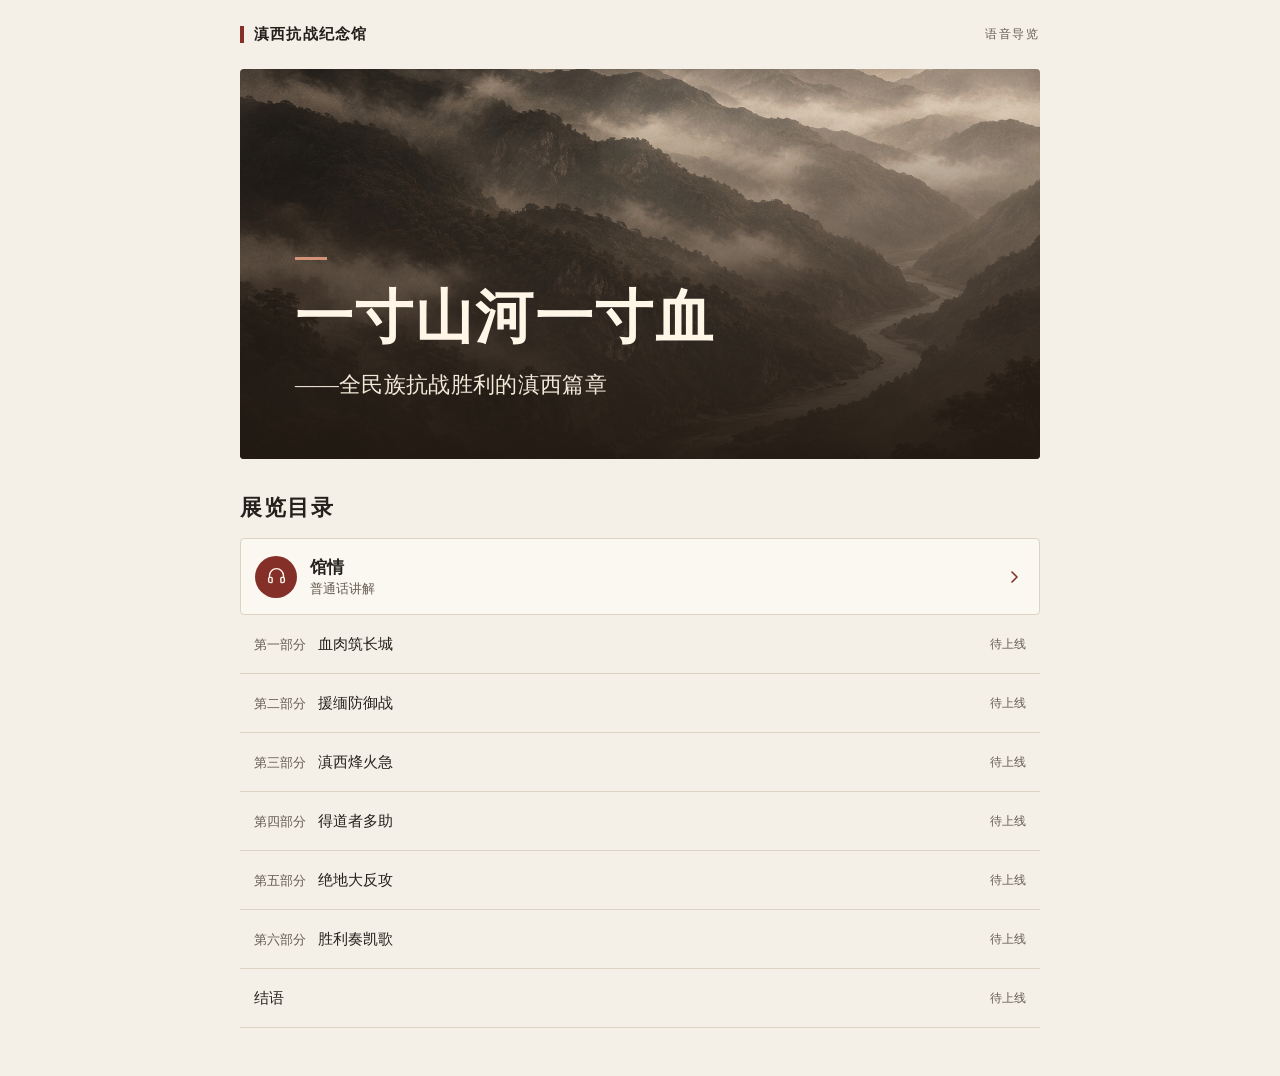
==== index.html @ 3a49fde7 "Add files via upload" ====
<!doctype html>
<html lang="zh-CN">
<head>
  <meta charset="utf-8">
  <meta name="viewport" content="width=device-width, initial-scale=1">
  <meta name="theme-color" content="#f4f0e8">
  <meta name="description" content="滇西抗战纪念馆展览语音导览，提供普通话讲解与简体中文讲解词。">
  <title>一寸山河一寸血——全民族抗战胜利的滇西篇章</title>
  <link rel="stylesheet" href="./styles.css">
</head>
<body>
  <div class="site-shell">
    <header class="masthead">
      <span class="museum-name">滇西抗战纪念馆</span>
      <span class="guide-label">语音导览</span>
    </header>
    <main>
      <section class="cover">
        <div class="cover-content">
          <h1><span class="cover-title">一寸山河一寸血</span><span class="cover-subtitle">——全民族抗战胜利的滇西篇章</span></h1>
        </div>
      </section>
      <nav class="chapter-nav" aria-labelledby="chapter-heading">
        <h2 id="chapter-heading">展览目录</h2>
        <ul class="chapter-list">
          <li>
            <a class="chapter chapter-open" href="./guanqing.html">
              <span class="chapter-icon" aria-hidden="true">
                <svg viewBox="0 0 24 24" width="21" height="21" fill="none" stroke="currentColor" stroke-width="1.6" stroke-linecap="round" stroke-linejoin="round"><path d="M4 13v-2a8 8 0 0 1 16 0v2M4 13h2a1 1 0 0 1 1 1v4a1 1 0 0 1-1 1H5a2 2 0 0 1-2-2v-2a2 2 0 0 1 1-2Zm16 0h-2a1 1 0 0 0-1 1v4a1 1 0 0 0 1 1h1a2 2 0 0 0 2-2v-2a2 2 0 0 0-1-2Z"/></svg>
              </span>
              <span class="chapter-info"><strong>馆情</strong><span>普通话讲解</span></span>
              <svg class="chapter-arrow" viewBox="0 0 16 16" width="16" height="16" fill="none" stroke="currentColor" stroke-width="1.6" stroke-linecap="round" stroke-linejoin="round" aria-hidden="true"><path d="m6 3 5 5-5 5"/></svg>
            </a>
          </li>
          <li class="chapter chapter-pending"><span><small>第一部分</small> 血肉筑长城</span><span class="chapter-status">待上线</span></li>
          <li class="chapter chapter-pending"><span><small>第二部分</small> 援缅防御战</span><span class="chapter-status">待上线</span></li>
          <li class="chapter chapter-pending"><span><small>第三部分</small> 滇西烽火急</span><span class="chapter-status">待上线</span></li>
          <li class="chapter chapter-pending"><span><small>第四部分</small> 得道者多助</span><span class="chapter-status">待上线</span></li>
          <li class="chapter chapter-pending"><span><small>第五部分</small> 绝地大反攻</span><span class="chapter-status">待上线</span></li>
          <li class="chapter chapter-pending"><span><small>第六部分</small> 胜利奏凯歌</span><span class="chapter-status">待上线</span></li>
          <li class="chapter chapter-pending"><span>结语</span><span class="chapter-status">待上线</span></li>
        </ul>
      </nav>
    </main>
  </div>
</body>
</html>
---- styles.css ----
:root {
  color-scheme: light;
  --paper: #f4f0e8;
  --card: #fbf8f2;
  --ink: #25201c;
  --muted: #665c52;
  --accent: #842f27;
  --line: #dcd3c5;
  --serif: "Songti SC", "Noto Serif CJK SC", "Source Han Serif SC", STSong, SimSun, serif;
  --sans: system-ui, "PingFang SC", "Microsoft YaHei", sans-serif;
}

*, *::before, *::after { box-sizing: border-box; }
[hidden] { display: none !important; }
body { margin: 0; background: var(--paper); color: var(--ink); font-family: var(--sans); }
a { color: inherit; }
button, input { font: inherit; }
:focus-visible { outline: 2px solid var(--accent); outline-offset: 4px; }
.site-shell { width: min(100% - 48px, 800px); margin-inline: auto; padding-bottom: 48px; }
.masthead { min-height: 69px; display: flex; align-items: center; justify-content: space-between; gap: 12px; }
.museum-name { display: inline-flex; align-items: center; gap: 10px; font-size: .96rem; font-weight: 650; letter-spacing: .08em; }
.museum-name::before { content: ""; width: 4px; height: 17px; background: var(--accent); }
.guide-label { color: var(--muted); font-size: .78rem; letter-spacing: .14em; white-space: nowrap; }

.cover {
  min-height: clamp(285px, 49vw, 390px);
  isolation: isolate;
  position: relative;
  overflow: hidden;
  display: flex;
  align-items: end;
  color: #fff6e8;
  background: #372d25 url("./assets/dianxi-ridges.jpg") center 55% / cover no-repeat;
  border-radius: 4px;
}
.cover::before {
  content: "";
  position: absolute;
  inset: 0;
  z-index: -1;
  background: linear-gradient(180deg, #21191110 12%, #241b15a3 62%, #211912f2 100%);
}
.cover-content { padding: clamp(24px, 6.8vw, 55px); }
.cover-content::before { content: ""; display: block; width: 32px; height: 3px; margin-bottom: 21px; background: #d59478; }
.cover h1 { margin: 0; font-family: var(--serif); }
.cover-title { display: block; font-size: clamp(1.88rem, 7.4vw, 3.65rem); font-weight: 800; line-height: 1.28; letter-spacing: .035em; }
.cover-subtitle { display: block; margin-top: 12px; color: #f4e8d9; font-size: clamp(.85rem, 3.55vw, 1.36rem); line-height: 1.65; font-weight: 500; letter-spacing: .015em; }

.chapter-nav { margin-top: 34px; }
.chapter-nav h2, .transcript h2 { margin: 0; font: 750 1.35rem/1.4 var(--serif); letter-spacing: .08em; }
.chapter-list { margin: 15px 0 0; padding: 0; list-style: none; }
.chapter { min-height: 59px; display: flex; align-items: center; gap: 10px; padding: 12px 14px; }
.chapter-open { gap: 13px; min-height: 77px; color: var(--ink); background: var(--card); border: 1px solid var(--line); border-radius: 4px; text-decoration: none; }
.chapter-open:hover { border-color: var(--accent); }
.chapter-icon { width: 42px; height: 42px; flex: 0 0 auto; display: grid; place-items: center; border-radius: 50%; color: #fff6ee; background: var(--accent); }
.chapter-info { display: grid; gap: 2px; }
.chapter-info strong { font-size: 1.055rem; }
.chapter-info span, .chapter-pending small { color: var(--muted); font-size: .8rem; }
.chapter-arrow { margin-inline: auto 3px; color: var(--accent); flex: 0 0 auto; }
.chapter-pending { justify-content: space-between; border-bottom: 1px solid var(--line); font-size: .94rem; }
.chapter-pending small { display: inline-block; margin-right: .55em; }
.chapter-status { flex: 0 0 auto; color: var(--muted); font-size: .76rem; }

.chapter-main { border-top: 1px solid var(--line); }
.back-link { display: inline-flex; align-items: center; min-height: 48px; gap: 7px; color: var(--accent); font-size: .875rem; text-decoration: none; }
.back-link:hover, .back-link:focus-visible { text-decoration: underline; text-underline-offset: 3px; }
.chapter-main > h1 { margin: 8px 0 23px; font: 800 clamp(2.4rem, 9vw, 3.55rem)/1.15 var(--serif); letter-spacing: .1em; }
.player-card { background: #332722; color: #fff6ed; padding: 17px clamp(15px, 5vw, 26px) 18px; border-radius: 4px; }
.player-card h2 { margin: 0 0 9px; font: 650 .87rem/1.4 var(--sans); letter-spacing: .1em; }
.player-card audio { width: 100%; display: block; }
.player-controls { display: flex; gap: clamp(12px, 4vw, 23px); align-items: center; min-height: 53px; }
.play-toggle {
  appearance: none; display: grid; place-items: center; padding: 0; border: 0; flex: 0 0 auto;
  width: 52px; height: 52px; border-radius: 50%; color: #522820; background: #fbefe4; cursor: pointer;
}
.play-toggle:hover { background: #f5dbca; }
.play-toggle[data-state="paused"] .pause-icon, .play-toggle[data-state="playing"] .play-icon { display: none; }
.player-card :focus-visible { outline-color: #f3c6ac; }
.player-track { flex: 1; min-width: 0; }
.seek {
  --progress: 0%;
  appearance: none; width: 100%; display: block; height: 32px; margin: 0;
  cursor: pointer; background: transparent; border-radius: 6px;
}
.seek:disabled { cursor: default; }
.seek::-webkit-slider-runnable-track { height: 4px; background: linear-gradient(to right, #e2a48b var(--progress), #917d71 var(--progress)); border-radius: 4px; }
.seek::-moz-range-track { height: 4px; background: linear-gradient(to right, #e2a48b var(--progress), #917d71 var(--progress)); border-radius: 4px; }
.seek::-webkit-slider-thumb { appearance: none; width: 16px; height: 16px; margin-top: -6px; border-radius: 50%; background: #fbefe4; }
.seek::-moz-range-thumb { width: 16px; height: 16px; border: 0; border-radius: 50%; background: #fbefe4; }
.player-times { display: flex; justify-content: space-between; font-size: .76rem; color: #f0e3d9; font-variant-numeric: tabular-nums; }
.player-error { margin: 12px 0 0; font-size: .87rem; }
.transcript { margin-top: 22px; padding: clamp(18px, 5vw, 30px); border: 1px solid var(--line); border-radius: 4px; background: var(--card); }
.transcript p { margin: 16px 0 0; line-height: 1.95; overflow-wrap: anywhere; }
@media (max-width: 360px) {
  .site-shell { width: calc(100% - 32px); }
  .cover-content { padding-inline: 18px; }
}
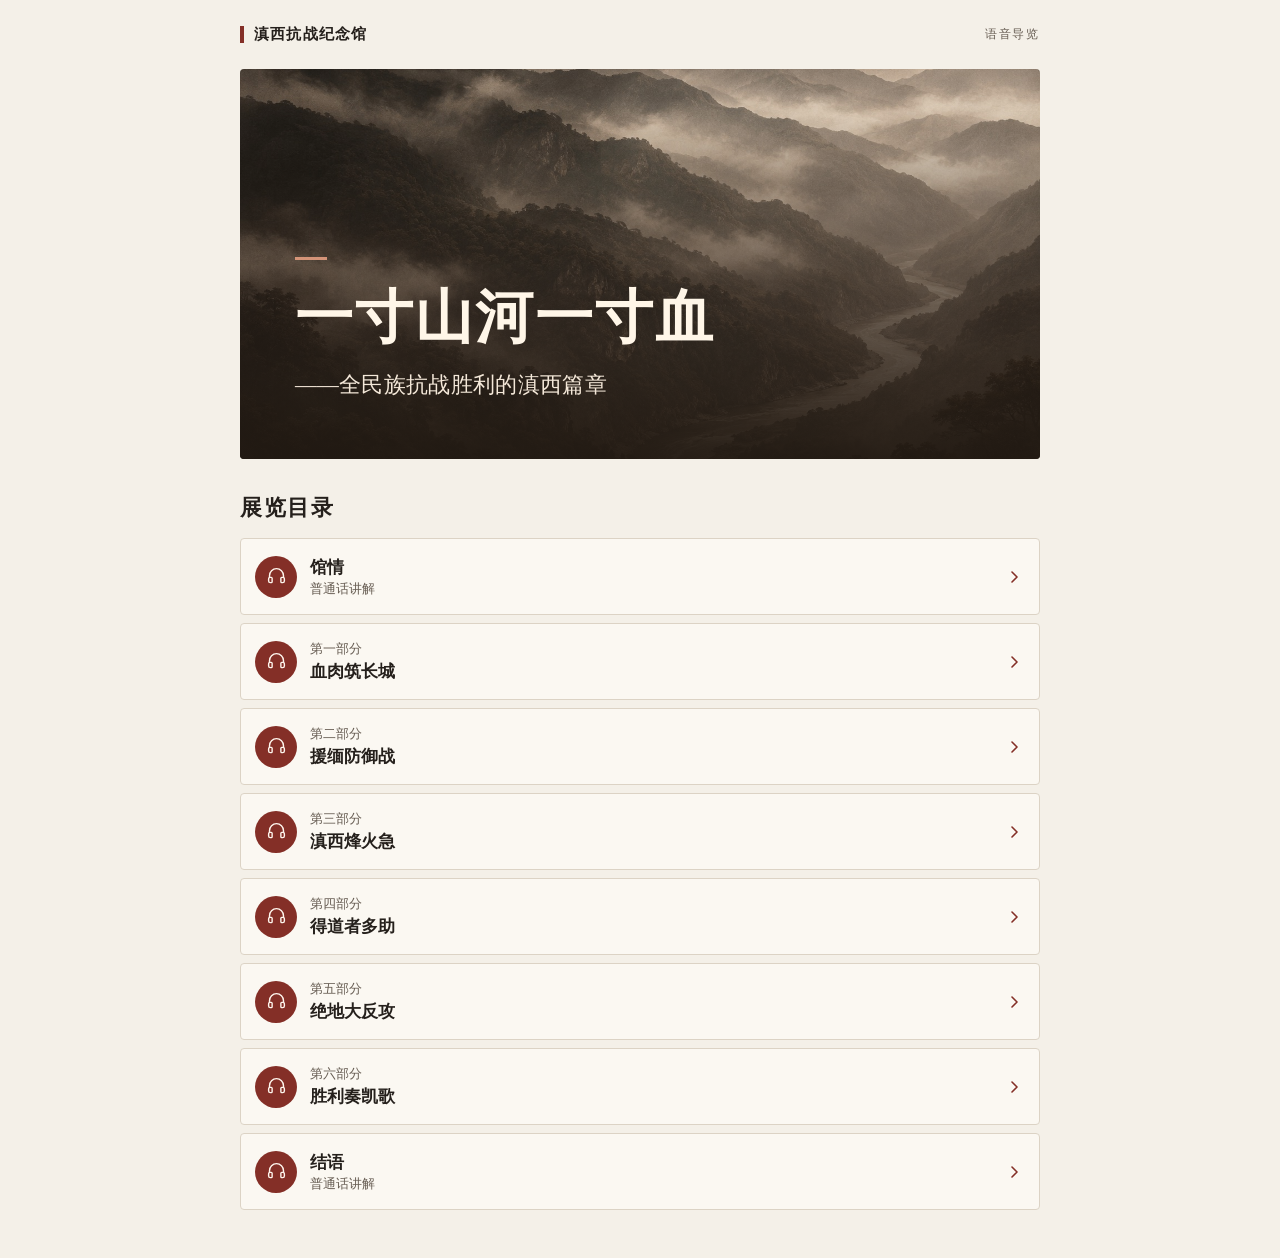
==== commit 1665e1fa: "Add files via upload" ====
--- a/index.html
+++ b/index.html
@@ -32,13 +32,69 @@
               <svg class="chapter-arrow" viewBox="0 0 16 16" width="16" height="16" fill="none" stroke="currentColor" stroke-width="1.6" stroke-linecap="round" stroke-linejoin="round" aria-hidden="true"><path d="m6 3 5 5-5 5"/></svg>
             </a>
           </li>
-          <li class="chapter chapter-pending"><span><small>第一部分</small> 血肉筑长城</span><span class="chapter-status">待上线</span></li>
-          <li class="chapter chapter-pending"><span><small>第二部分</small> 援缅防御战</span><span class="chapter-status">待上线</span></li>
-          <li class="chapter chapter-pending"><span><small>第三部分</small> 滇西烽火急</span><span class="chapter-status">待上线</span></li>
-          <li class="chapter chapter-pending"><span><small>第四部分</small> 得道者多助</span><span class="chapter-status">待上线</span></li>
-          <li class="chapter chapter-pending"><span><small>第五部分</small> 绝地大反攻</span><span class="chapter-status">待上线</span></li>
-          <li class="chapter chapter-pending"><span><small>第六部分</small> 胜利奏凯歌</span><span class="chapter-status">待上线</span></li>
-          <li class="chapter chapter-pending"><span>结语</span><span class="chapter-status">待上线</span></li>
+          <li>
+            <a class="chapter chapter-open" href="./part-1.html">
+              <span class="chapter-icon" aria-hidden="true">
+                <svg viewBox="0 0 24 24" width="21" height="21" fill="none" stroke="currentColor" stroke-width="1.6" stroke-linecap="round" stroke-linejoin="round"><path d="M4 13v-2a8 8 0 0 1 16 0v2M4 13h2a1 1 0 0 1 1 1v4a1 1 0 0 1-1 1H5a2 2 0 0 1-2-2v-2a2 2 0 0 1 1-2Zm16 0h-2a1 1 0 0 0-1 1v4a1 1 0 0 0 1 1h1a2 2 0 0 0 2-2v-2a2 2 0 0 0-1-2Z"/></svg>
+              </span>
+              <span class="chapter-info"><span>第一部分</span><strong>血肉筑长城</strong></span>
+              <svg class="chapter-arrow" viewBox="0 0 16 16" width="16" height="16" fill="none" stroke="currentColor" stroke-width="1.6" stroke-linecap="round" stroke-linejoin="round" aria-hidden="true"><path d="m6 3 5 5-5 5"/></svg>
+            </a>
+          </li>
+          <li>
+            <a class="chapter chapter-open" href="./part-2.html">
+              <span class="chapter-icon" aria-hidden="true">
+                <svg viewBox="0 0 24 24" width="21" height="21" fill="none" stroke="currentColor" stroke-width="1.6" stroke-linecap="round" stroke-linejoin="round"><path d="M4 13v-2a8 8 0 0 1 16 0v2M4 13h2a1 1 0 0 1 1 1v4a1 1 0 0 1-1 1H5a2 2 0 0 1-2-2v-2a2 2 0 0 1 1-2Zm16 0h-2a1 1 0 0 0-1 1v4a1 1 0 0 0 1 1h1a2 2 0 0 0 2-2v-2a2 2 0 0 0-1-2Z"/></svg>
+              </span>
+              <span class="chapter-info"><span>第二部分</span><strong>援缅防御战</strong></span>
+              <svg class="chapter-arrow" viewBox="0 0 16 16" width="16" height="16" fill="none" stroke="currentColor" stroke-width="1.6" stroke-linecap="round" stroke-linejoin="round" aria-hidden="true"><path d="m6 3 5 5-5 5"/></svg>
+            </a>
+          </li>
+          <li>
+            <a class="chapter chapter-open" href="./part-3.html">
+              <span class="chapter-icon" aria-hidden="true">
+                <svg viewBox="0 0 24 24" width="21" height="21" fill="none" stroke="currentColor" stroke-width="1.6" stroke-linecap="round" stroke-linejoin="round"><path d="M4 13v-2a8 8 0 0 1 16 0v2M4 13h2a1 1 0 0 1 1 1v4a1 1 0 0 1-1 1H5a2 2 0 0 1-2-2v-2a2 2 0 0 1 1-2Zm16 0h-2a1 1 0 0 0-1 1v4a1 1 0 0 0 1 1h1a2 2 0 0 0 2-2v-2a2 2 0 0 0-1-2Z"/></svg>
+              </span>
+              <span class="chapter-info"><span>第三部分</span><strong>滇西烽火急</strong></span>
+              <svg class="chapter-arrow" viewBox="0 0 16 16" width="16" height="16" fill="none" stroke="currentColor" stroke-width="1.6" stroke-linecap="round" stroke-linejoin="round" aria-hidden="true"><path d="m6 3 5 5-5 5"/></svg>
+            </a>
+          </li>
+          <li>
+            <a class="chapter chapter-open" href="./part-4.html">
+              <span class="chapter-icon" aria-hidden="true">
+                <svg viewBox="0 0 24 24" width="21" height="21" fill="none" stroke="currentColor" stroke-width="1.6" stroke-linecap="round" stroke-linejoin="round"><path d="M4 13v-2a8 8 0 0 1 16 0v2M4 13h2a1 1 0 0 1 1 1v4a1 1 0 0 1-1 1H5a2 2 0 0 1-2-2v-2a2 2 0 0 1 1-2Zm16 0h-2a1 1 0 0 0-1 1v4a1 1 0 0 0 1 1h1a2 2 0 0 0 2-2v-2a2 2 0 0 0-1-2Z"/></svg>
+              </span>
+              <span class="chapter-info"><span>第四部分</span><strong>得道者多助</strong></span>
+              <svg class="chapter-arrow" viewBox="0 0 16 16" width="16" height="16" fill="none" stroke="currentColor" stroke-width="1.6" stroke-linecap="round" stroke-linejoin="round" aria-hidden="true"><path d="m6 3 5 5-5 5"/></svg>
+            </a>
+          </li>
+          <li>
+            <a class="chapter chapter-open" href="./part-5.html">
+              <span class="chapter-icon" aria-hidden="true">
+                <svg viewBox="0 0 24 24" width="21" height="21" fill="none" stroke="currentColor" stroke-width="1.6" stroke-linecap="round" stroke-linejoin="round"><path d="M4 13v-2a8 8 0 0 1 16 0v2M4 13h2a1 1 0 0 1 1 1v4a1 1 0 0 1-1 1H5a2 2 0 0 1-2-2v-2a2 2 0 0 1 1-2Zm16 0h-2a1 1 0 0 0-1 1v4a1 1 0 0 0 1 1h1a2 2 0 0 0 2-2v-2a2 2 0 0 0-1-2Z"/></svg>
+              </span>
+              <span class="chapter-info"><span>第五部分</span><strong>绝地大反攻</strong></span>
+              <svg class="chapter-arrow" viewBox="0 0 16 16" width="16" height="16" fill="none" stroke="currentColor" stroke-width="1.6" stroke-linecap="round" stroke-linejoin="round" aria-hidden="true"><path d="m6 3 5 5-5 5"/></svg>
+            </a>
+          </li>
+          <li>
+            <a class="chapter chapter-open" href="./part-6.html">
+              <span class="chapter-icon" aria-hidden="true">
+                <svg viewBox="0 0 24 24" width="21" height="21" fill="none" stroke="currentColor" stroke-width="1.6" stroke-linecap="round" stroke-linejoin="round"><path d="M4 13v-2a8 8 0 0 1 16 0v2M4 13h2a1 1 0 0 1 1 1v4a1 1 0 0 1-1 1H5a2 2 0 0 1-2-2v-2a2 2 0 0 1 1-2Zm16 0h-2a1 1 0 0 0-1 1v4a1 1 0 0 0 1 1h1a2 2 0 0 0 2-2v-2a2 2 0 0 0-1-2Z"/></svg>
+              </span>
+              <span class="chapter-info"><span>第六部分</span><strong>胜利奏凯歌</strong></span>
+              <svg class="chapter-arrow" viewBox="0 0 16 16" width="16" height="16" fill="none" stroke="currentColor" stroke-width="1.6" stroke-linecap="round" stroke-linejoin="round" aria-hidden="true"><path d="m6 3 5 5-5 5"/></svg>
+            </a>
+          </li>
+          <li>
+            <a class="chapter chapter-open" href="./ending.html">
+              <span class="chapter-icon" aria-hidden="true">
+                <svg viewBox="0 0 24 24" width="21" height="21" fill="none" stroke="currentColor" stroke-width="1.6" stroke-linecap="round" stroke-linejoin="round"><path d="M4 13v-2a8 8 0 0 1 16 0v2M4 13h2a1 1 0 0 1 1 1v4a1 1 0 0 1-1 1H5a2 2 0 0 1-2-2v-2a2 2 0 0 1 1-2Zm16 0h-2a1 1 0 0 0-1 1v4a1 1 0 0 0 1 1h1a2 2 0 0 0 2-2v-2a2 2 0 0 0-1-2Z"/></svg>
+              </span>
+              <span class="chapter-info"><strong>结语</strong><span>普通话讲解</span></span>
+              <svg class="chapter-arrow" viewBox="0 0 16 16" width="16" height="16" fill="none" stroke="currentColor" stroke-width="1.6" stroke-linecap="round" stroke-linejoin="round" aria-hidden="true"><path d="m6 3 5 5-5 5"/></svg>
+            </a>
+          </li>
         </ul>
       </nav>
     </main>
--- a/styles.css
+++ b/styles.css
@@ -48,23 +48,21 @@
 
 .chapter-nav { margin-top: 34px; }
 .chapter-nav h2, .transcript h2 { margin: 0; font: 750 1.35rem/1.4 var(--serif); letter-spacing: .08em; }
-.chapter-list { margin: 15px 0 0; padding: 0; list-style: none; }
+.chapter-list { margin: 15px 0 0; padding: 0; list-style: none; display: grid; gap: 8px; }
 .chapter { min-height: 59px; display: flex; align-items: center; gap: 10px; padding: 12px 14px; }
 .chapter-open { gap: 13px; min-height: 77px; color: var(--ink); background: var(--card); border: 1px solid var(--line); border-radius: 4px; text-decoration: none; }
 .chapter-open:hover { border-color: var(--accent); }
 .chapter-icon { width: 42px; height: 42px; flex: 0 0 auto; display: grid; place-items: center; border-radius: 50%; color: #fff6ee; background: var(--accent); }
 .chapter-info { display: grid; gap: 2px; }
 .chapter-info strong { font-size: 1.055rem; }
-.chapter-info span, .chapter-pending small { color: var(--muted); font-size: .8rem; }
+.chapter-info span { color: var(--muted); font-size: .8rem; }
 .chapter-arrow { margin-inline: auto 3px; color: var(--accent); flex: 0 0 auto; }
-.chapter-pending { justify-content: space-between; border-bottom: 1px solid var(--line); font-size: .94rem; }
-.chapter-pending small { display: inline-block; margin-right: .55em; }
-.chapter-status { flex: 0 0 auto; color: var(--muted); font-size: .76rem; }
 
 .chapter-main { border-top: 1px solid var(--line); }
 .back-link { display: inline-flex; align-items: center; min-height: 48px; gap: 7px; color: var(--accent); font-size: .875rem; text-decoration: none; }
 .back-link:hover, .back-link:focus-visible { text-decoration: underline; text-underline-offset: 3px; }
 .chapter-main > h1 { margin: 8px 0 23px; font: 800 clamp(2.4rem, 9vw, 3.55rem)/1.15 var(--serif); letter-spacing: .1em; }
+.chapter-prefix { display: block; margin-bottom: 8px; color: var(--muted); font: 650 .95rem/1.45 var(--sans); letter-spacing: .12em; }
 .player-card { background: #332722; color: #fff6ed; padding: 17px clamp(15px, 5vw, 26px) 18px; border-radius: 4px; }
 .player-card h2 { margin: 0 0 9px; font: 650 .87rem/1.4 var(--sans); letter-spacing: .1em; }
 .player-card audio { width: 100%; display: block; }
@@ -90,6 +88,8 @@
 .player-times { display: flex; justify-content: space-between; font-size: .76rem; color: #f0e3d9; font-variant-numeric: tabular-nums; }
 .player-error { margin: 12px 0 0; font-size: .87rem; }
 .transcript { margin-top: 22px; padding: clamp(18px, 5vw, 30px); border: 1px solid var(--line); border-radius: 4px; background: var(--card); }
+.transcript h3 { margin: 25px 0 8px; font: 750 1.13rem/1.55 var(--serif); }
+.transcript h3 + p { margin-top: 8px; }
 .transcript p { margin: 16px 0 0; line-height: 1.95; overflow-wrap: anywhere; }
 @media (max-width: 360px) {
   .site-shell { width: calc(100% - 32px); }
